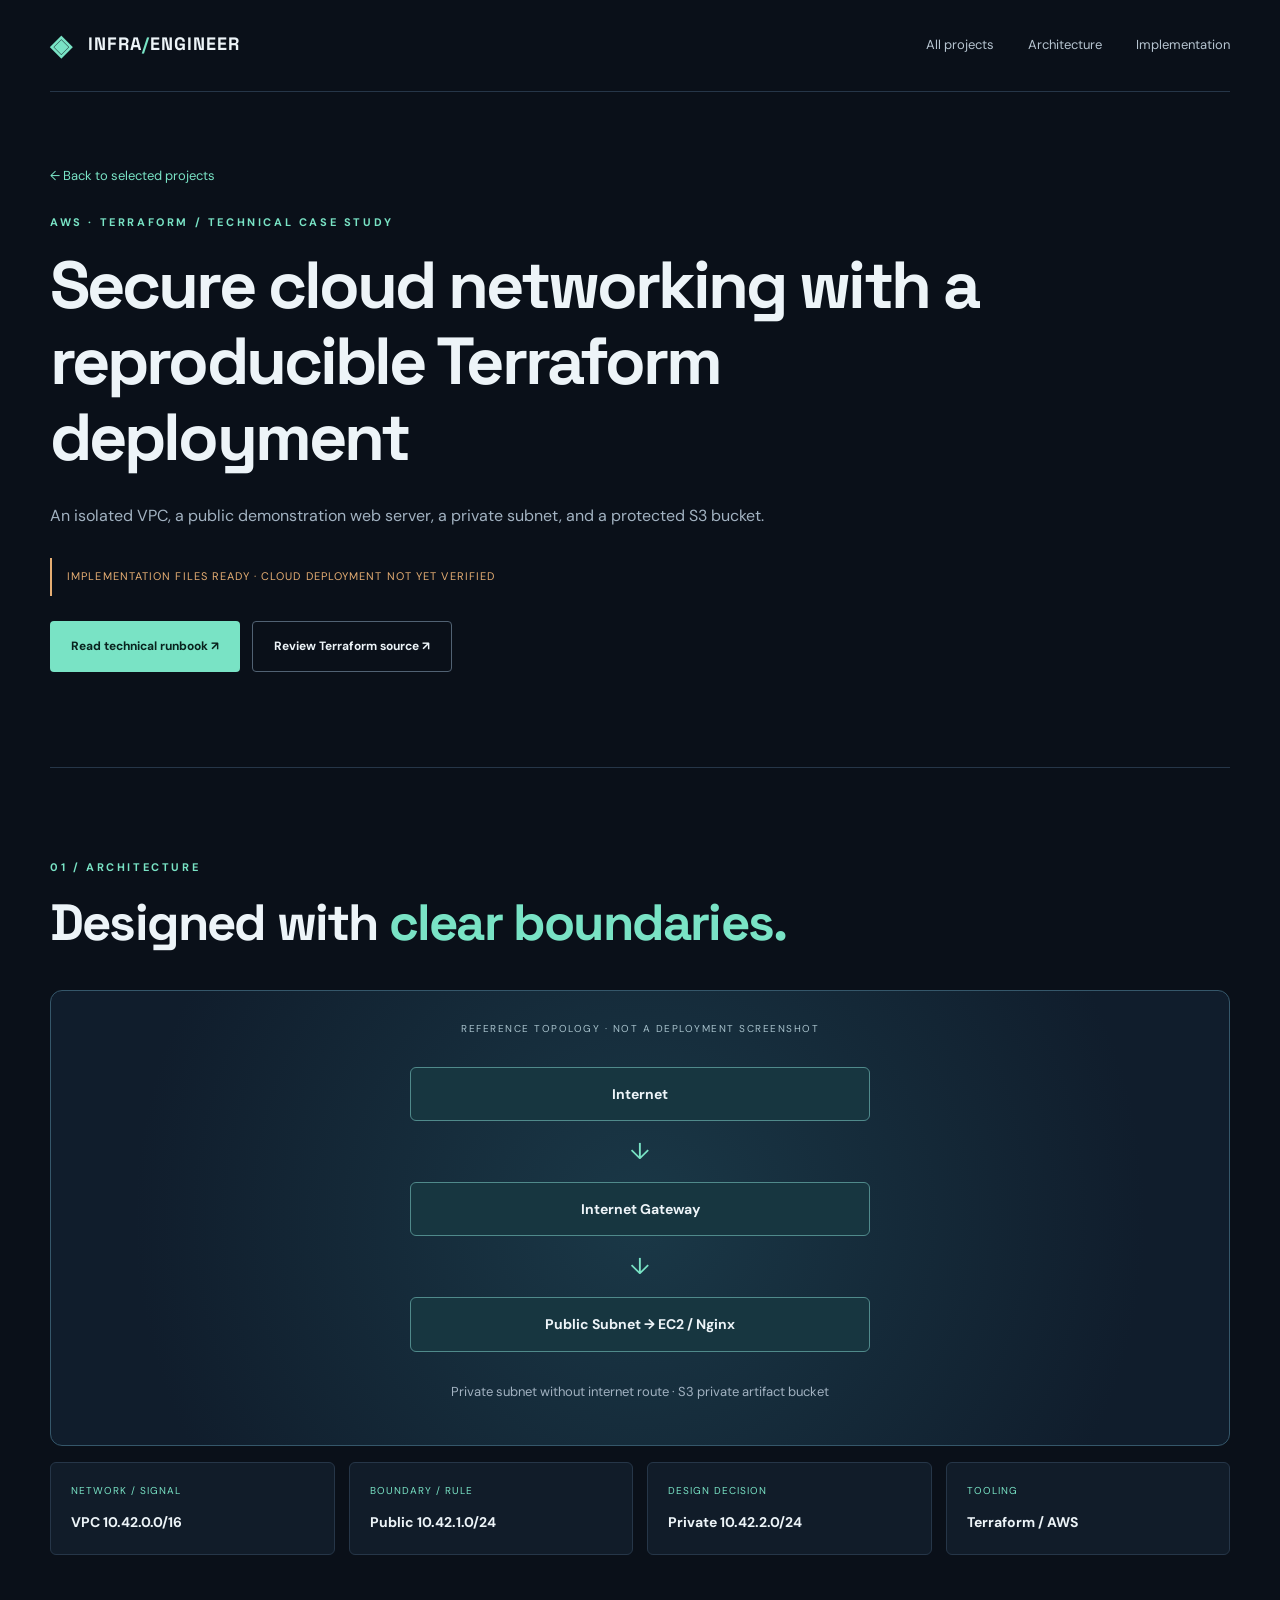
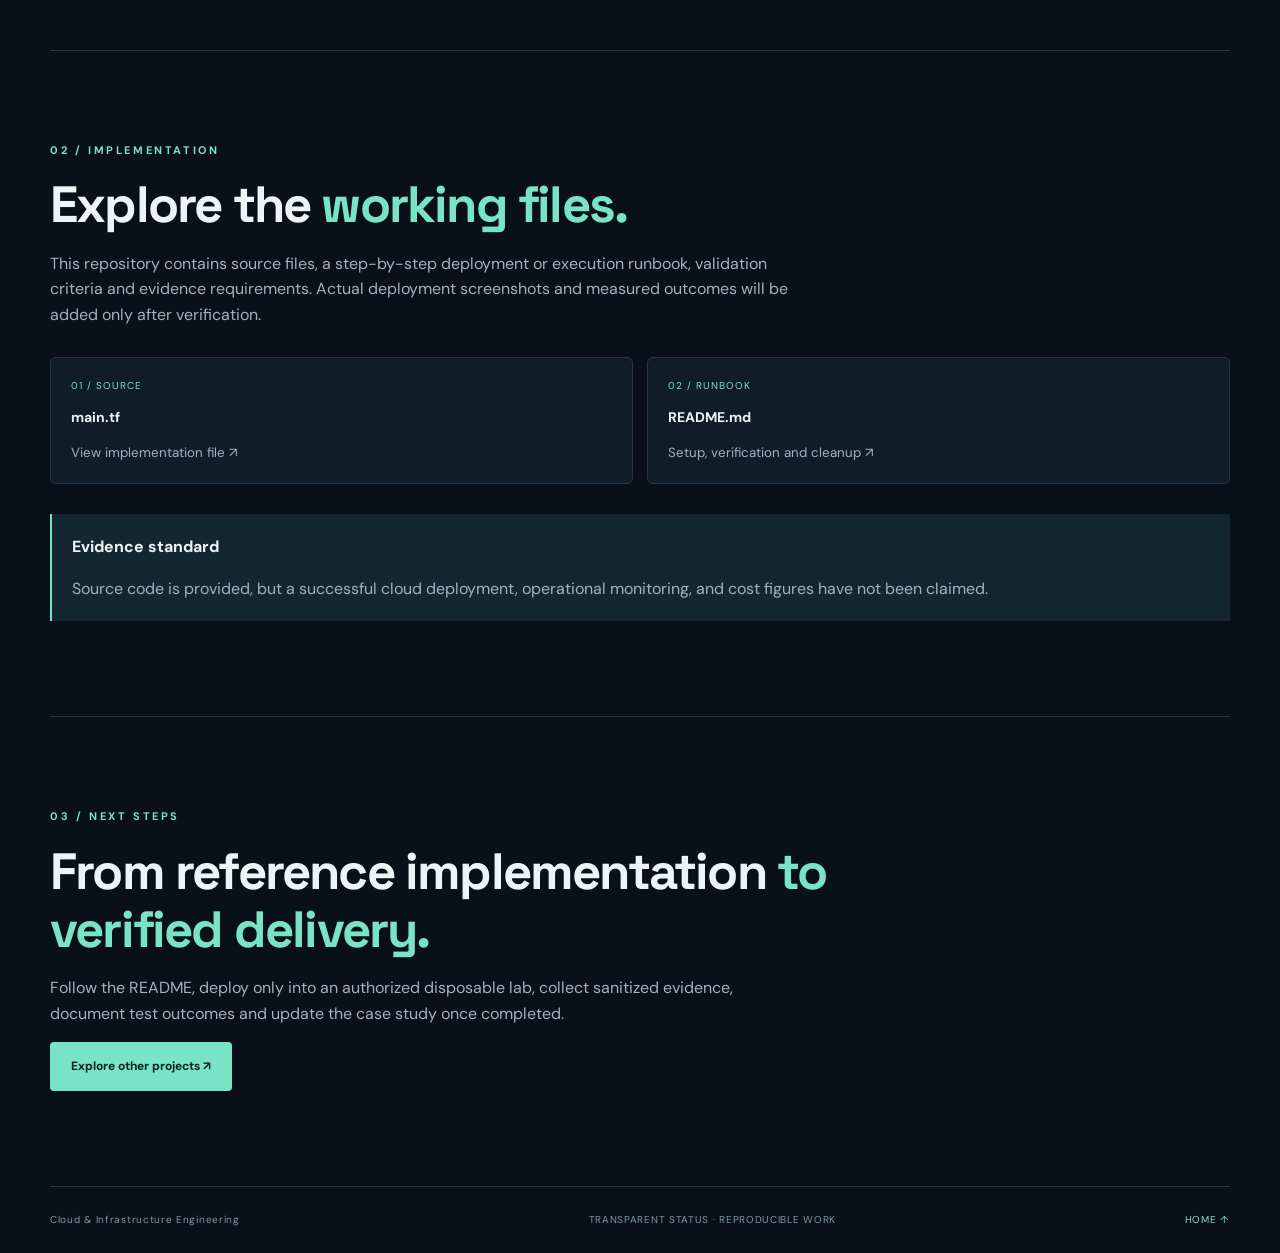
==== projects/aws/index.html @ 832eddde "Initial commit: Cloud infrastructure engineering portfolio" ====
<!doctype html><html lang="en"><head><meta charset="utf-8"><meta name="viewport" content="width=device-width,initial-scale=1"><meta name="description" content="AWS Cloud Infrastructure technical portfolio case study"><title>AWS Cloud Infrastructure | Infrastructure Engineering</title><link rel="stylesheet" href="../../styles.css"><link rel="stylesheet" href="../../case-study.css"></head><body><header class="nav wrap"><a class="logo" href="../../index.html#work"><span class="logo-mark">◈</span> INFRA<span class="accent">/</span>ENGINEER</a><nav aria-label="Project navigation"><a href="../../index.html#work">All projects</a><a href="#architecture">Architecture</a><a href="#implementation">Implementation</a></nav></header><main><section class="case-hero wrap"><a class="back-link" href="../../index.html#work">← Back to selected projects</a><p class="overline">AWS · TERRAFORM / TECHNICAL CASE STUDY</p><h1>Secure cloud networking with a reproducible Terraform deployment</h1><p class="lead">An isolated VPC, a public demonstration web server, a private subnet, and a protected S3 bucket.</p><div class="status-line">IMPLEMENTATION FILES READY · CLOUD DEPLOYMENT NOT YET VERIFIED</div><div class="case-actions"><a class="button primary" href="README.md">Read technical runbook ↗</a><a class="button secondary" href="main.tf">Review Terraform source ↗</a></div></section><section id="architecture" class="case-section wrap"><p class="overline">01 / ARCHITECTURE</p><h2>Designed with <em>clear boundaries.</em></h2><div class="case-diagram"><div class="case-diagram-label">REFERENCE TOPOLOGY · NOT A DEPLOYMENT SCREENSHOT</div><div class="case-flow"><div>Internet</div><span>↓</span><div>Internet Gateway</div><span>↓</span><div>Public Subnet → EC2 / Nginx</div></div><p>Private subnet without internet route · S3 private artifact bucket</p></div><div class="case-facts"><div><small>NETWORK / SIGNAL</small><strong>VPC 10.42.0.0/16</strong></div><div><small>BOUNDARY / RULE</small><strong>Public 10.42.1.0/24</strong></div><div><small>DESIGN DECISION</small><strong>Private 10.42.2.0/24</strong></div><div><small>TOOLING</small><strong>Terraform / AWS</strong></div></div></section><section id="implementation" class="case-section wrap"><p class="overline">02 / IMPLEMENTATION</p><h2>Explore the <em>working files.</em></h2><p class="case-description">This repository contains source files, a step-by-step deployment or execution runbook, validation criteria and evidence requirements. Actual deployment screenshots and measured outcomes will be added only after verification.</p><div class="case-file-grid"><a href="main.tf"><span>01 / SOURCE</span><strong>main.tf</strong><small>View implementation file ↗</small></a><a href="README.md"><span>02 / RUNBOOK</span><strong>README.md</strong><small>Setup, verification and cleanup ↗</small></a></div><div class="case-callout"><strong>Evidence standard</strong><p>Source code is provided, but a successful cloud deployment, operational monitoring, and cost figures have not been claimed.</p></div></section><section class="case-section wrap"><p class="overline">03 / NEXT STEPS</p><h2>From reference implementation <em>to verified delivery.</em></h2><p class="case-description">Follow the README, deploy only into an authorized disposable lab, collect sanitized evidence, document test outcomes and update the case study once completed.</p><a class="button primary" href="../../index.html#work">Explore other projects ↗</a></section></main><footer class="footer wrap"><span>Cloud & Infrastructure Engineering</span><span>TRANSPARENT STATUS · REPRODUCIBLE WORK</span><a href="../../index.html">HOME ↑</a></footer></body></html>
---- styles.css ----
@import url('https://fonts.googleapis.com/css2?family=DM+Sans:wght@400;500;600;700&family=Space+Grotesk:wght@400;500;600;700&display=swap');
:root{--bg:#0a1019;--panel:#111c29;--panel2:#142233;--line:#263648;--text:#edf4f8;--muted:#a2b2c1;--accent:#79e3c5;--orange:#e6ae73}*{box-sizing:border-box}html{scroll-behavior:smooth}body{margin:0;background:var(--bg);color:var(--text);font-family:'DM Sans',sans-serif;line-height:1.6}a{color:inherit;text-decoration:none}a:focus-visible{outline:2px solid var(--accent);outline-offset:5px}.wrap{width:min(1180px,calc(100% - 64px));margin:auto}.nav{height:92px;display:flex;align-items:center;justify-content:space-between;border-bottom:1px solid var(--line)}.logo{font-family:'Space Grotesk',sans-serif;font-size:18px;font-weight:700;letter-spacing:1px}.logo-mark{color:var(--accent);font-size:28px;vertical-align:middle;margin-right:9px}.accent{color:var(--accent)}nav{display:flex;gap:34px}nav a{color:#b6c4d0;font-size:13px}nav a:hover,.project-copy a:hover{color:var(--accent)}.nav-cta{font-size:12px;border:1px solid #527d7c;padding:12px 18px;border-radius:4px}.hero{min-height:680px;display:grid;grid-template-columns:1.15fr 1fr;align-items:center;gap:70px;padding-top:80px;padding-bottom:95px}.eyebrow{display:inline-flex;align-items:center;gap:10px;font-size:10px;font-weight:700;letter-spacing:1.5px;color:var(--accent);background:#112b2b;border:1px solid #2c5852;padding:8px 13px;border-radius:40px}.pulse{width:7px;height:7px;border-radius:50%;background:var(--accent);box-shadow:0 0 10px var(--accent)}.overline{font-size:11px;font-weight:700;letter-spacing:2.6px;color:var(--accent);margin:26px 0 17px}h1,h2,h3{font-family:'Space Grotesk',sans-serif;line-height:1.14}h1{font-size:clamp(44px,4.7vw,69px);letter-spacing:-2.9px;margin:0}em{font-style:normal;color:var(--accent)}.lead{font-size:16px;color:var(--muted);max-width:535px;margin:27px 0 30px}.actions{display:flex;gap:12px;flex-wrap:wrap}.button{display:inline-flex;align-items:center;justify-content:center;gap:24px;padding:15px 21px;font-weight:700;font-size:12px;border-radius:4px;transition:transform .2s}.button:hover{transform:translateY(-3px)}.primary{background:var(--accent);color:#09231e}.secondary{border:1px solid #516273;color:var(--text)}.hero-foot{display:flex;gap:30px;margin-top:66px;padding-top:22px;border-top:1px solid var(--line)}.hero-foot span{display:flex;flex-direction:column}.hero-foot b{font-size:11px;letter-spacing:1px}.hero-foot small{color:var(--muted);font-size:11px}.hero-art{min-height:420px;border:1px solid #375061;border-radius:12px;background:linear-gradient(145deg,#152638,#0b1724);position:relative;overflow:hidden;padding:25px;box-shadow:0 28px 95px #0005}.art-grid{position:absolute;inset:0;background-image:linear-gradient(#2a425544 1px,transparent 1px),linear-gradient(90deg,#2a425544 1px,transparent 1px);background-size:28px 28px;mask-image:linear-gradient(to bottom,#000,transparent)}.art-glow{position:absolute;inset:10%;background:radial-gradient(circle,#247a7770,transparent 67%);filter:blur(40px)}.diagram-title,.cloud-node,.branch,.node-row,.diagram-bottom{position:relative}.diagram-title{display:flex;justify-content:space-between;font-size:9px;letter-spacing:1px;color:#a3bac8}.diagram-title span{color:var(--accent)}.cloud-node{border:1px solid #589b95;background:#143b43;box-shadow:0 0 40px #37aa9950;border-radius:8px;width:180px;margin:62px auto 0;padding:18px;text-align:center;display:flex;flex-direction:column}.node-icon{font-size:28px;color:var(--accent)}.cloud-node strong{font-size:14px}.cloud-node small,.mini-node small{color:#a8c1ce;font-size:10px}.branch{height:56px;width:1px;background:#68d7c3;margin:auto}.branch:after{content:'';position:absolute;width:68%;height:1px;background:#68d7c3;left:50%;bottom:0;transform:translateX(-50%)}.node-row{display:grid;grid-template-columns:repeat(3,1fr);gap:10px}.mini-node{border:1px solid #466579;background:#152a3c;border-radius:6px;padding:16px 6px;display:flex;flex-direction:column;text-align:center}.mini-node span{color:var(--accent);font-size:23px}.mini-node b{font-size:10px;letter-spacing:1px}.diagram-bottom{display:flex;justify-content:space-between;color:var(--accent);font-size:9px;letter-spacing:.7px;margin-top:35px}.section{padding:105px 0}.muted{background:#0d1722;border-top:1px solid #1a2b3b;border-bottom:1px solid #1a2b3b}.section-head{display:flex;justify-content:space-between;align-items:end;gap:45px;margin-bottom:45px}.section-head>p{max-width:345px;color:var(--muted);font-size:14px}h2{font-size:clamp(35px,4vw,51px);letter-spacing:-1.8px;margin:0}.service-grid{display:grid;grid-template-columns:repeat(4,1fr);gap:14px}.service{background:#14212e;border:1px solid #2b3b4b;border-radius:7px;padding:26px 22px;min-height:300px}.service-icon{color:var(--accent);font-size:31px}.service h3{font-size:19px;margin:27px 0 12px}.service p,.steps p{font-size:13px;color:var(--muted)}.chips{display:flex;flex-wrap:wrap;gap:6px;margin-top:23px}.chips span{font-size:10px;color:#a7c3ce;border:1px solid #344e5b;padding:4px 7px;border-radius:3px}.projects{display:grid;gap:25px}.project{display:grid;grid-template-columns:1fr 1fr;border:1px solid var(--line);border-radius:8px;overflow:hidden;background:#111d29}.project-visual{min-height:330px;padding:25px;position:relative;display:flex;align-items:center;justify-content:center;background:radial-gradient(ellipse at center,#2d465a,#132334 70%)}.project-visual.azure{background:radial-gradient(ellipse at center,#17475c,#102536 70%)}.project-visual.security{background:radial-gradient(ellipse at center,#24463e,#102624 70%)}.visual-tag{position:absolute;top:20px;left:24px;font-size:10px;color:#b4d0db;letter-spacing:1.3px}.architecture{width:min(340px,100%);text-align:center;color:#d7e7ed;font-size:10px}.architecture-top{border:1px solid #6497a2;padding:12px;background:#193b4b;letter-spacing:1px}.architecture-line{height:24px;width:1px;background:var(--accent);margin:auto}.architecture-box{display:grid;grid-template-columns:1fr 1fr;gap:12px}.architecture-box>div{border:1px solid #5d8b95;background:#193949;padding:21px 8px;font-size:9px}.architecture-box strong{display:block;font-size:13px;margin-top:6px;color:var(--accent)}.architecture-base{margin-top:20px;color:#a5cbd4;font-size:9px}.project-copy{padding:40px 42px;display:flex;flex-direction:column;align-items:start}.project-label{font-size:10px;letter-spacing:1.5px;color:var(--accent);font-weight:700}.project-label span{color:var(--orange);margin-left:10px;font-size:9px}.project-copy h3{font-size:28px;letter-spacing:-.8px;margin:16px 0}.project-copy p{font-size:14px;color:var(--muted);margin:0 0 24px}.deliverable{font-size:10px;letter-spacing:1px;color:var(--accent);margin-top:auto}.deliverable span{display:block;font-size:12px;letter-spacing:0;color:#bdcbd5;margin-top:7px}.project-copy a{font-size:12px;font-weight:700;margin-top:26px}.project-note{color:#8197a8;font-size:12px;margin-top:20px}.monitor{width:min(350px,100%);background:#10212a;border:1px solid #4b8276;padding:18px;border-radius:6px}.monitor-heading{font-size:10px;letter-spacing:1px;display:flex;justify-content:space-between}.monitor-heading span{color:var(--accent)}.bars{height:140px;display:flex;align-items:end;gap:9px;padding:20px 4px 0;border-bottom:1px solid #668a86}.bars i{flex:1;background:linear-gradient(var(--accent),#277e77);border-radius:2px 2px 0 0}.monitor-bottom{display:flex;justify-content:space-between;font-size:8px;color:#9ebdb5;margin-top:17px}.steps{display:grid;grid-template-columns:repeat(4,1fr);gap:26px;margin-top:45px}.steps>div{border-top:1px solid #46605f;padding-top:20px}.steps span{color:var(--accent);font-family:'Space Grotesk';font-size:27px}.steps h3{font-size:20px}.contact{text-align:center;padding:115px 0}.contact h2{font-size:clamp(39px,5vw,65px)}.contact>p:not(.overline){max-width:570px;margin:25px auto;color:var(--muted)}.contact .actions{justify-content:center}.placeholder{display:block;color:#8398a8;margin-top:25px}.footer{border-top:1px solid var(--line);padding:25px 0;display:flex;justify-content:space-between;gap:15px;font-size:10px;color:#8296a7;letter-spacing:.7px}.footer a{color:var(--accent)}@media(max-width:950px){.hero{grid-template-columns:1fr;padding-top:70px;gap:35px}.hero-art{max-width:650px;width:100%}.service-grid{grid-template-columns:repeat(2,1fr)}.project-copy{padding:30px}.steps{grid-template-columns:repeat(2,1fr)}}@media(max-width:650px){.wrap{width:min(100% - 36px,1180px)}.nav{height:75px}.nav nav{display:none}.nav-cta{padding:9px;font-size:10px}.logo{font-size:13px}.hero{padding-top:55px;padding-bottom:60px}.hero-foot{gap:13px;flex-wrap:wrap;margin-top:40px}.hero-art{min-height:370px;padding:16px}.diagram-title{font-size:7px}.cloud-node{margin-top:50px}.section{padding:65px 0}.section-head{display:block}.section-head>p{margin-top:20px}.service-grid,.steps{grid-template-columns:1fr}.service{min-height:auto}.project{grid-template-columns:1fr}.project-visual{min-height:275px}.project-copy{padding:27px}.project-label span{display:block;margin:6px 0 0}.contact{padding:80px 0}.footer{flex-direction:column}.monitor-bottom{font-size:7px}}
---- case-study.css ----
.case-hero{padding:70px 0 95px}.back-link{font-size:13px;color:var(--accent)}.case-hero h1{max-width:950px;font-size:clamp(39px,5.2vw,72px)}.case-hero .lead{max-width:760px}.status-line{font-size:11px;color:var(--orange);letter-spacing:1.1px;border-left:2px solid var(--orange);padding:10px 15px;margin:25px 0}.case-actions{display:flex;gap:12px;flex-wrap:wrap}.case-section{padding:65px 0 95px;border-top:1px solid var(--line)}.case-section h2{max-width:780px}.case-diagram{margin-top:38px;padding:30px;border:1px solid #35576a;border-radius:12px;background:radial-gradient(circle at center,#1a3847,#101d2c 80%);text-align:center}.case-diagram-label{font-size:10px;letter-spacing:1.5px;color:#a8c2cc}.case-flow{display:flex;flex-direction:column;align-items:center;gap:12px;margin:30px auto;max-width:460px}.case-flow div{border:1px solid #508a8b;background:#173640;padding:15px 25px;border-radius:6px;width:100%;font-size:14px;font-weight:700}.case-flow span{color:var(--accent);font-size:23px}.case-diagram p{color:var(--muted);font-size:13px}.case-facts{display:grid;grid-template-columns:repeat(4,1fr);gap:14px;margin-top:16px}.case-facts>div,.case-file-grid a{padding:20px;border:1px solid var(--line);background:var(--panel);border-radius:6px}.case-facts small,.case-file-grid span{display:block;color:var(--accent);font-size:10px;letter-spacing:1px}.case-facts strong,.case-file-grid strong{display:block;margin-top:12px;font-size:14px}.case-description{color:var(--muted);max-width:750px}.case-file-grid{display:grid;grid-template-columns:repeat(2,1fr);gap:14px;margin:30px 0}.case-file-grid a:hover{border-color:var(--accent)}.case-file-grid small{display:block;color:var(--muted);margin-top:13px}.case-callout{border-left:2px solid var(--accent);background:#142731;padding:20px;margin-top:30px}.case-callout p{margin-bottom:0;color:var(--muted)}@media(max-width:700px){.case-facts{grid-template-columns:repeat(2,1fr)}.case-file-grid{grid-template-columns:1fr}.case-hero{padding:45px 0 60px}}
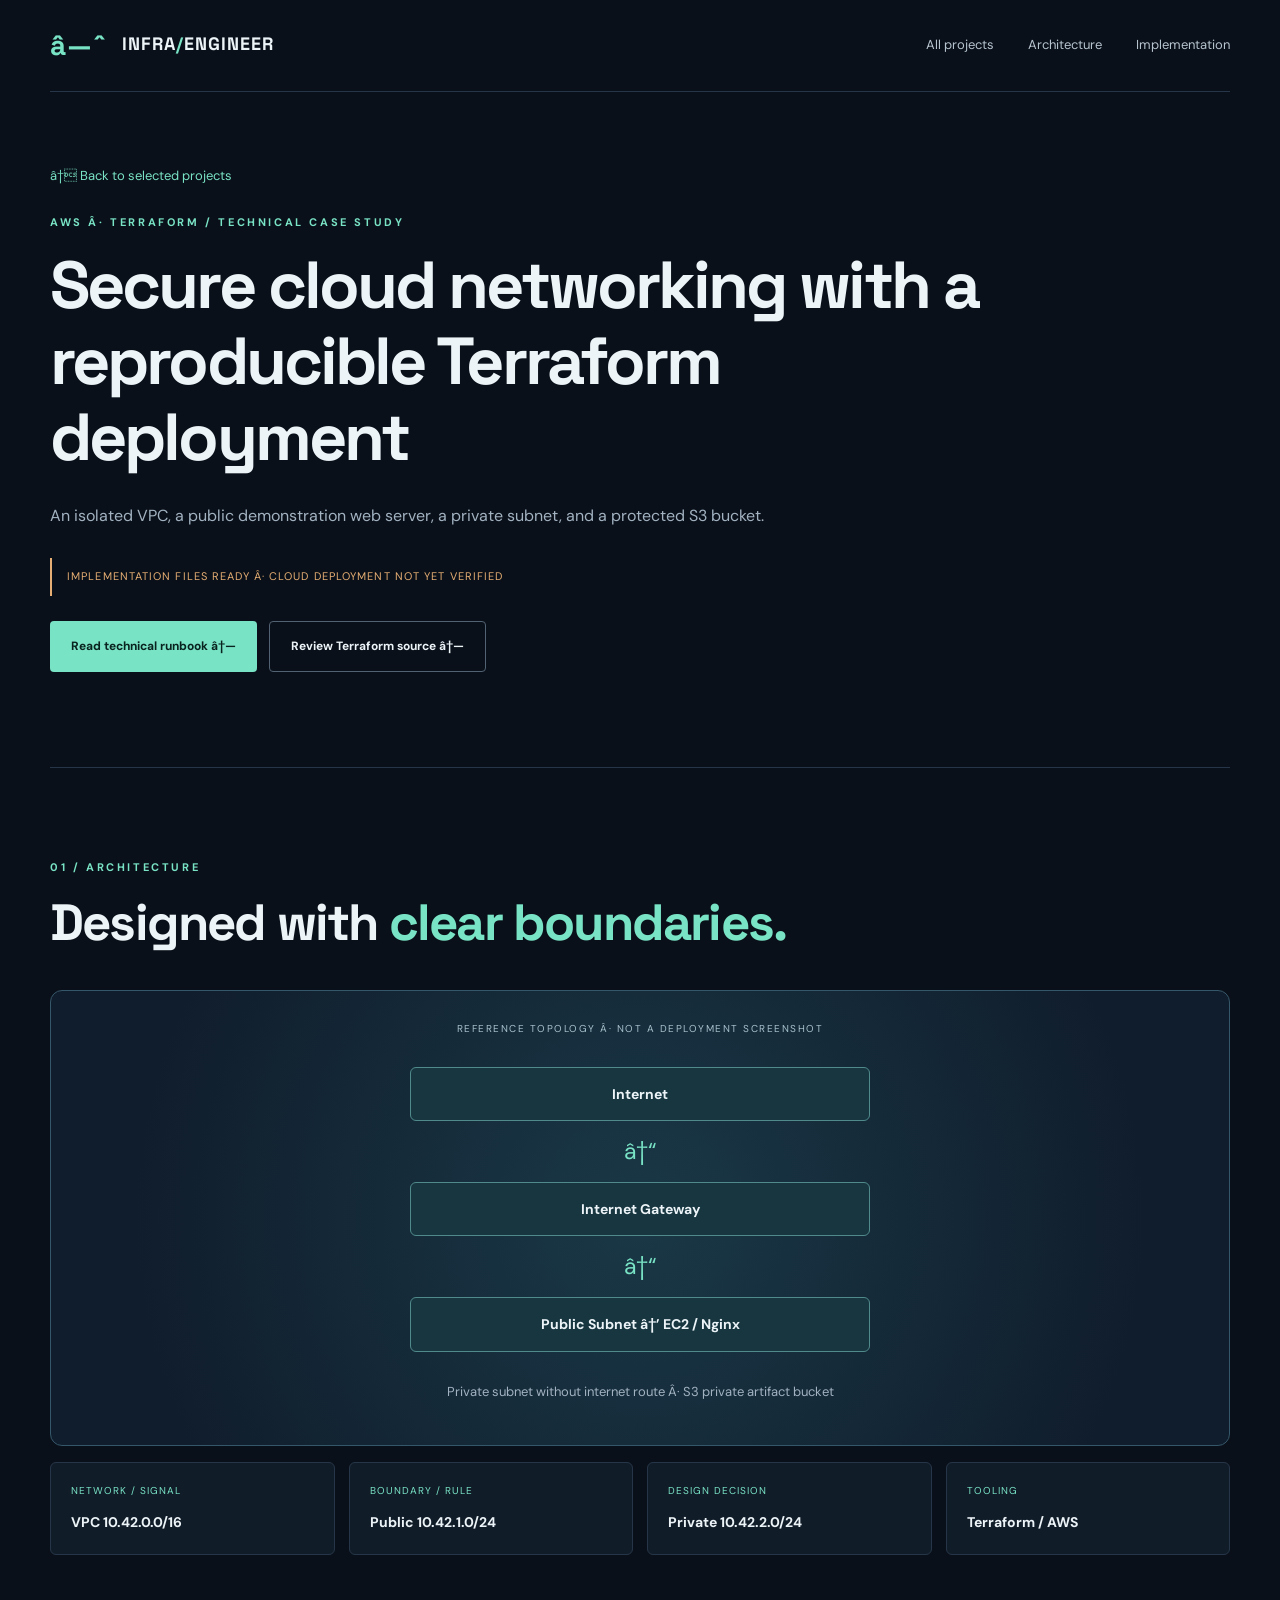
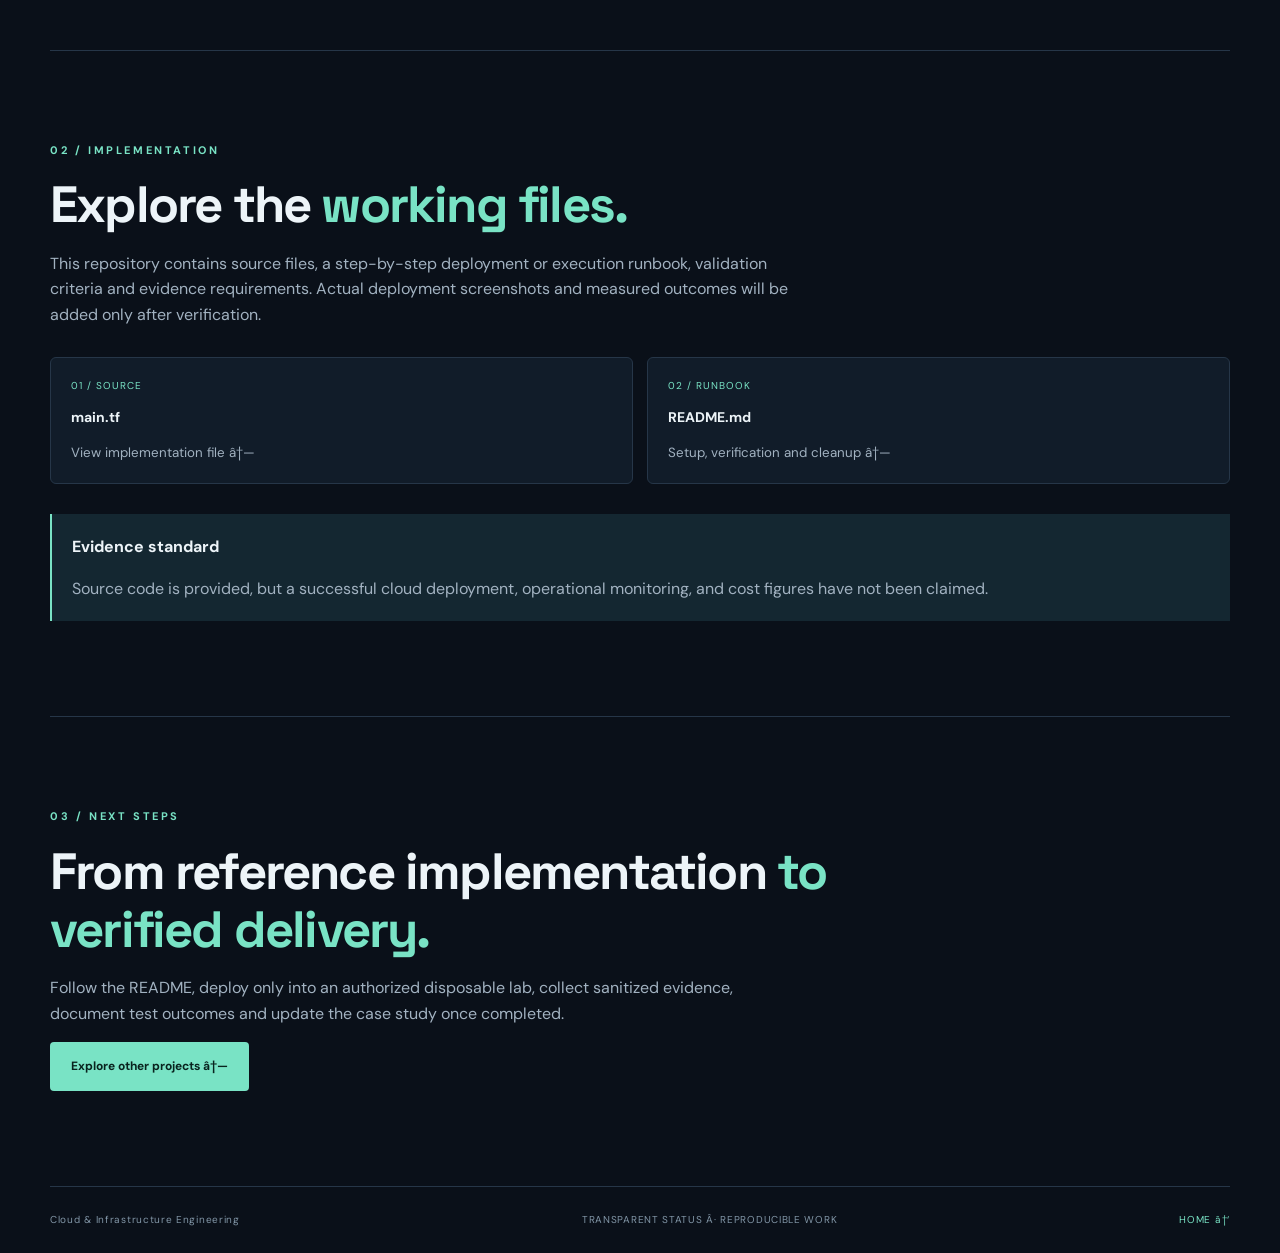
==== commit 1c70492c: "Fix project documentation and source code links" ====
--- a/projects/aws/index.html
+++ b/projects/aws/index.html
@@ -1 +1 @@
-<!doctype html><html lang="en"><head><meta charset="utf-8"><meta name="viewport" content="width=device-width,initial-scale=1"><meta name="description" content="AWS Cloud Infrastructure technical portfolio case study"><title>AWS Cloud Infrastructure | Infrastructure Engineering</title><link rel="stylesheet" href="../../styles.css"><link rel="stylesheet" href="../../case-study.css"></head><body><header class="nav wrap"><a class="logo" href="../../index.html#work"><span class="logo-mark">◈</span> INFRA<span class="accent">/</span>ENGINEER</a><nav aria-label="Project navigation"><a href="../../index.html#work">All projects</a><a href="#architecture">Architecture</a><a href="#implementation">Implementation</a></nav></header><main><section class="case-hero wrap"><a class="back-link" href="../../index.html#work">← Back to selected projects</a><p class="overline">AWS · TERRAFORM / TECHNICAL CASE STUDY</p><h1>Secure cloud networking with a reproducible Terraform deployment</h1><p class="lead">An isolated VPC, a public demonstration web server, a private subnet, and a protected S3 bucket.</p><div class="status-line">IMPLEMENTATION FILES READY · CLOUD DEPLOYMENT NOT YET VERIFIED</div><div class="case-actions"><a class="button primary" href="README.md">Read technical runbook ↗</a><a class="button secondary" href="main.tf">Review Terraform source ↗</a></div></section><section id="architecture" class="case-section wrap"><p class="overline">01 / ARCHITECTURE</p><h2>Designed with <em>clear boundaries.</em></h2><div class="case-diagram"><div class="case-diagram-label">REFERENCE TOPOLOGY · NOT A DEPLOYMENT SCREENSHOT</div><div class="case-flow"><div>Internet</div><span>↓</span><div>Internet Gateway</div><span>↓</span><div>Public Subnet → EC2 / Nginx</div></div><p>Private subnet without internet route · S3 private artifact bucket</p></div><div class="case-facts"><div><small>NETWORK / SIGNAL</small><strong>VPC 10.42.0.0/16</strong></div><div><small>BOUNDARY / RULE</small><strong>Public 10.42.1.0/24</strong></div><div><small>DESIGN DECISION</small><strong>Private 10.42.2.0/24</strong></div><div><small>TOOLING</small><strong>Terraform / AWS</strong></div></div></section><section id="implementation" class="case-section wrap"><p class="overline">02 / IMPLEMENTATION</p><h2>Explore the <em>working files.</em></h2><p class="case-description">This repository contains source files, a step-by-step deployment or execution runbook, validation criteria and evidence requirements. Actual deployment screenshots and measured outcomes will be added only after verification.</p><div class="case-file-grid"><a href="main.tf"><span>01 / SOURCE</span><strong>main.tf</strong><small>View implementation file ↗</small></a><a href="README.md"><span>02 / RUNBOOK</span><strong>README.md</strong><small>Setup, verification and cleanup ↗</small></a></div><div class="case-callout"><strong>Evidence standard</strong><p>Source code is provided, but a successful cloud deployment, operational monitoring, and cost figures have not been claimed.</p></div></section><section class="case-section wrap"><p class="overline">03 / NEXT STEPS</p><h2>From reference implementation <em>to verified delivery.</em></h2><p class="case-description">Follow the README, deploy only into an authorized disposable lab, collect sanitized evidence, document test outcomes and update the case study once completed.</p><a class="button primary" href="../../index.html#work">Explore other projects ↗</a></section></main><footer class="footer wrap"><span>Cloud & Infrastructure Engineering</span><span>TRANSPARENT STATUS · REPRODUCIBLE WORK</span><a href="../../index.html">HOME ↑</a></footer></body></html>+﻿<!doctype html><html lang="en"><head><meta charset="utf-8"><meta name="viewport" content="width=device-width,initial-scale=1"><meta name="description" content="AWS Cloud Infrastructure technical portfolio case study"><title>AWS Cloud Infrastructure | Infrastructure Engineering</title><link rel="stylesheet" href="../../styles.css"><link rel="stylesheet" href="../../case-study.css"></head><body><header class="nav wrap"><a class="logo" href="../../index.html#work"><span class="logo-mark">â—ˆ</span> INFRA<span class="accent">/</span>ENGINEER</a><nav aria-label="Project navigation"><a href="../../index.html#work">All projects</a><a href="#architecture">Architecture</a><a href="#implementation">Implementation</a></nav></header><main><section class="case-hero wrap"><a class="back-link" href="../../index.html#work">â† Back to selected projects</a><p class="overline">AWS Â· TERRAFORM / TECHNICAL CASE STUDY</p><h1>Secure cloud networking with a reproducible Terraform deployment</h1><p class="lead">An isolated VPC, a public demonstration web server, a private subnet, and a protected S3 bucket.</p><div class="status-line">IMPLEMENTATION FILES READY Â· CLOUD DEPLOYMENT NOT YET VERIFIED</div><div class="case-actions"><a class="button primary" href="https://github.com/cyndy-engineers/cloud-infrastructure-portfolio/blob/main/projects/aws/README.md">Read technical runbook â†—</a><a class="button secondary" href="https://github.com/cyndy-engineers/cloud-infrastructure-portfolio/blob/main/projects/aws/main.tf">Review Terraform source â†—</a></div></section><section id="architecture" class="case-section wrap"><p class="overline">01 / ARCHITECTURE</p><h2>Designed with <em>clear boundaries.</em></h2><div class="case-diagram"><div class="case-diagram-label">REFERENCE TOPOLOGY Â· NOT A DEPLOYMENT SCREENSHOT</div><div class="case-flow"><div>Internet</div><span>â†“</span><div>Internet Gateway</div><span>â†“</span><div>Public Subnet â†’ EC2 / Nginx</div></div><p>Private subnet without internet route Â· S3 private artifact bucket</p></div><div class="case-facts"><div><small>NETWORK / SIGNAL</small><strong>VPC 10.42.0.0/16</strong></div><div><small>BOUNDARY / RULE</small><strong>Public 10.42.1.0/24</strong></div><div><small>DESIGN DECISION</small><strong>Private 10.42.2.0/24</strong></div><div><small>TOOLING</small><strong>Terraform / AWS</strong></div></div></section><section id="implementation" class="case-section wrap"><p class="overline">02 / IMPLEMENTATION</p><h2>Explore the <em>working files.</em></h2><p class="case-description">This repository contains source files, a step-by-step deployment or execution runbook, validation criteria and evidence requirements. Actual deployment screenshots and measured outcomes will be added only after verification.</p><div class="case-file-grid"><a href="https://github.com/cyndy-engineers/cloud-infrastructure-portfolio/blob/main/projects/aws/main.tf"><span>01 / SOURCE</span><strong>main.tf</strong><small>View implementation file â†—</small></a><a href="https://github.com/cyndy-engineers/cloud-infrastructure-portfolio/blob/main/projects/aws/README.md"><span>02 / RUNBOOK</span><strong>README.md</strong><small>Setup, verification and cleanup â†—</small></a></div><div class="case-callout"><strong>Evidence standard</strong><p>Source code is provided, but a successful cloud deployment, operational monitoring, and cost figures have not been claimed.</p></div></section><section class="case-section wrap"><p class="overline">03 / NEXT STEPS</p><h2>From reference implementation <em>to verified delivery.</em></h2><p class="case-description">Follow the README, deploy only into an authorized disposable lab, collect sanitized evidence, document test outcomes and update the case study once completed.</p><a class="button primary" href="../../index.html#work">Explore other projects â†—</a></section></main><footer class="footer wrap"><span>Cloud & Infrastructure Engineering</span><span>TRANSPARENT STATUS Â· REPRODUCIBLE WORK</span><a href="../../index.html">HOME â†‘</a></footer></body></html>
